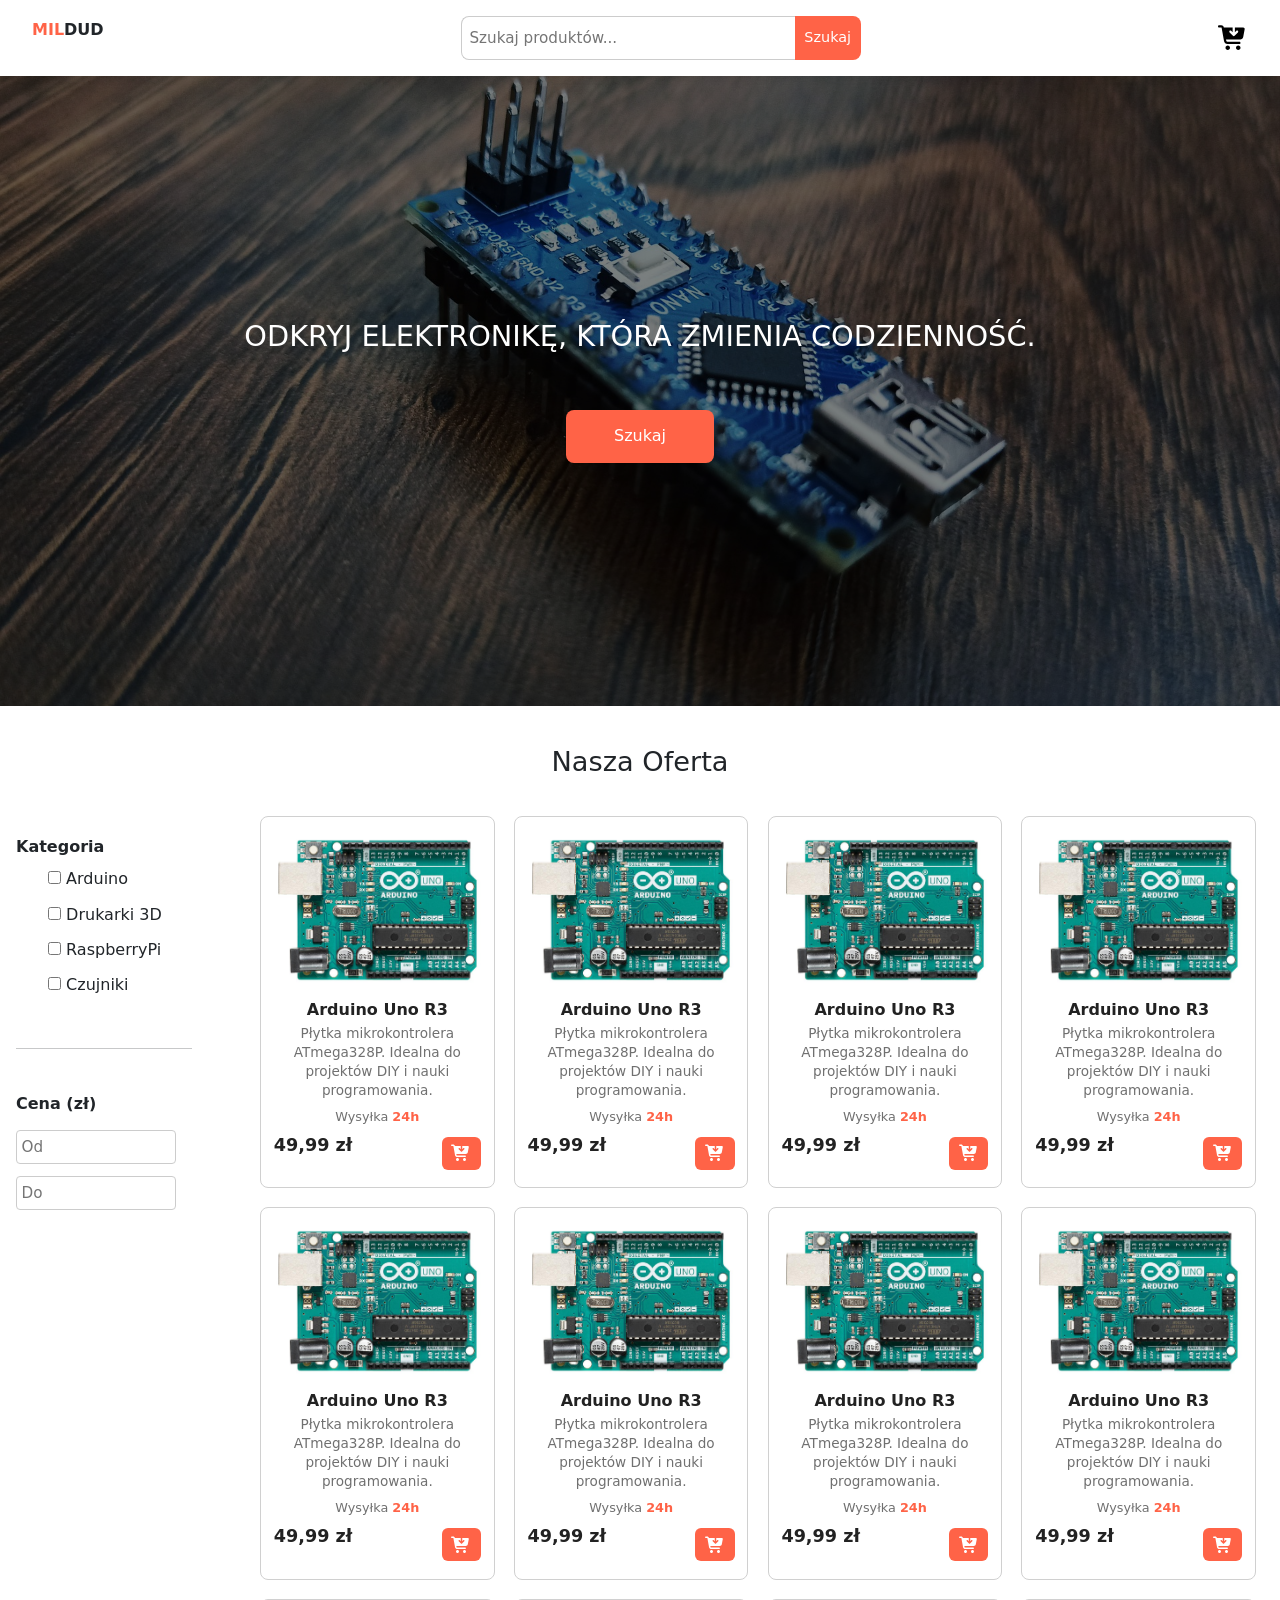
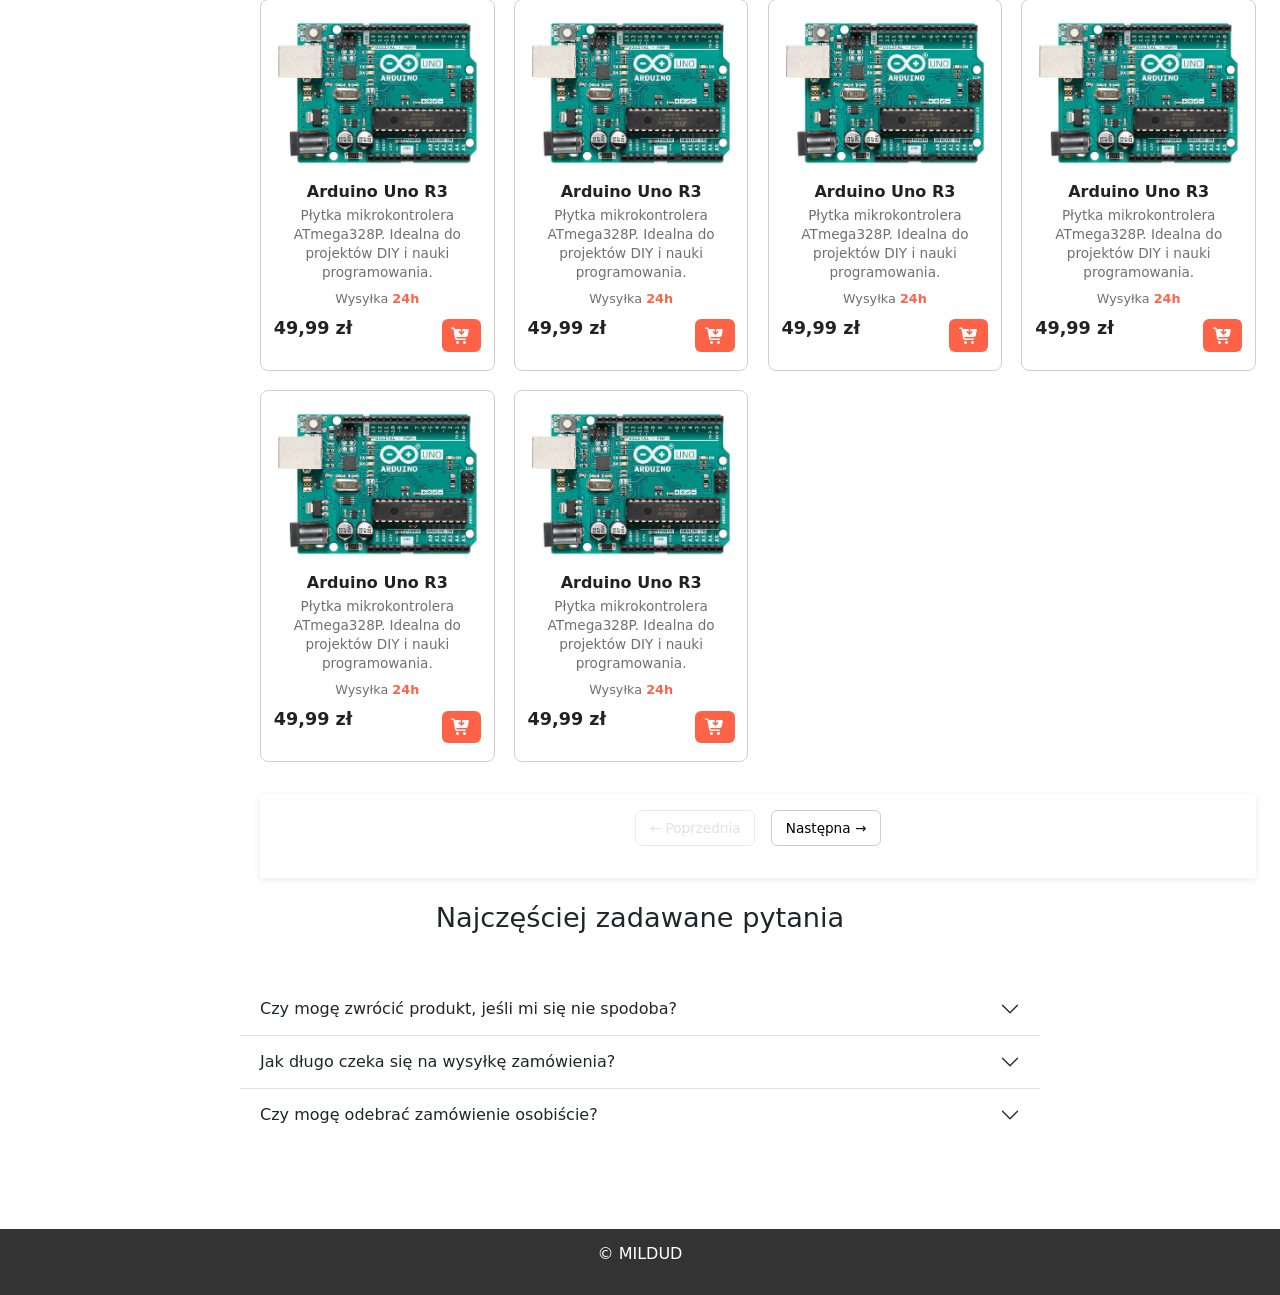
==== index.html @ b8aee54e "zadanie" ====
<!DOCTYPE html>
<html lang="pl-PL">

<head>
    <meta charset="UTF-8">
    <meta name="viewport" content="width=device-width, initial-scale=1.0">
    <title>MilDud</title>
    <link rel="stylesheet" href="./style.css">
    <link href="https://cdn.jsdelivr.net/npm/bootstrap@5.3.8/dist/css/bootstrap.min.css" rel="stylesheet"
        integrity="sha384-sRIl4kxILFvY47J16cr9ZwB07vP4J8+LH7qKQnuqkuIAvNWLzeN8tE5YBujZqJLB" crossorigin="anonymous">
</head>

<body>
    <nav>
        <div class="logoBox">
            <p class="logo"><span style="color: tomato;">Mil</span>Dud</p>
        </div>
        <div class="itemSearchBox">
            <input type="text" class="itemSearch" placeholder="Szukaj produktów...">
            <button class="searchBtn">Szukaj</button>
        </div>
        <div class="cartBox">
            <button class="cart" aria-label="Otwórz koszyk">
                <a href="./cart.html"><img src="./black-cart.svg" alt="cart" width="30"></a>
            </button>
        </div>
    </nav>

    <header>
        <h1 class="headerText">Odkryj elektronikę, która zmienia codzienność.</h1>
        <a href="#oferts" class="ofertsBtn">Szukaj</a>
    </header>

    <main>
        <h2>Nasza Oferta</h2>
        <div class="oferts" id="oferts">

            <aside>
                <button class="filter-toggle" id="filterToggle">
                    Filtry
                </button>

                <div class="filter-body" id="filterBody">
                    <div class="chooseItemBox">
                        <p class="filterTitle">Kategoria</p>
                        <ul>
                            <li><label><input type="checkbox" class="item" name="category" value="arduino">
                                    Arduino</label></li>
                            <li><label><input type="checkbox" class="item" name="category" value="drukarki3d"> Drukarki
                                    3D</label></li>
                            <li><label><input type="checkbox" class="item" name="category" value="raspberrypi">
                                    RaspberryPi</label></li>
                            <li><label><input type="checkbox" class="item" name="category" value="czujniki">
                                    Czujniki</label></li>
                        </ul>
                    </div>
                    <hr>
                    <div class="priceBox">
                        <p class="filterTitle">Cena (zł)</p>
                        <input type="number" id="priceFrom" class="priceFilter" placeholder="Od" min="0">
                        <input type="number" id="priceTo" class="priceFilter" placeholder="Do" min="0">
                    </div>
                </div>
            </aside>

            <div class="itemsBox">
                <div class="items-grid page-items" id="page-1">

                    <article class="itemBox">
                        <div class="item-img"><img src="./arduino-card.jpg" alt="Arduino Uno R3" width="300"
                                height="160"></div>
                        <div class="item-textBox">
                            <h3 class="item-name">Arduino Uno R3</h3>
                            <p class="item-text">Płytka mikrokontrolera ATmega328P. Idealna do projektów DIY i nauki
                                programowania.</p>
                            <p class="ship">Wysyłka <span>24h</span></p>
                            <div class="item-priceRow">
                                <p class="price">49,99 zł</p>
                                <button class="addToCart" type="button"><img src="./white-cart.svg" alt="" width="20"
                                        height="20"></button>
                            </div>
                        </div>
                    </article>

                    <article class="itemBox">
                        <div class="item-img"><img src="./arduino-card.jpg" alt="Arduino Uno R3" width="300"
                                height="160"></div>
                        <div class="item-textBox">
                            <h3 class="item-name">Arduino Uno R3</h3>
                            <p class="item-text">Płytka mikrokontrolera ATmega328P. Idealna do projektów DIY i nauki
                                programowania.</p>
                            <p class="ship">Wysyłka <span>24h</span></p>
                            <div class="item-priceRow">
                                <p class="price">49,99 zł</p>
                                <button class="addToCart" type="button"><img src="./white-cart.svg" alt="" width="20"
                                        height="20"></button>
                            </div>
                        </div>
                    </article>

                    <article class="itemBox">
                        <div class="item-img"><img src="./arduino-card.jpg" alt="Arduino Uno R3" width="300"
                                height="160"></div>
                        <div class="item-textBox">
                            <h3 class="item-name">Arduino Uno R3</h3>
                            <p class="item-text">Płytka mikrokontrolera ATmega328P. Idealna do projektów DIY i nauki
                                programowania.</p>
                            <p class="ship">Wysyłka <span>24h</span></p>
                            <div class="item-priceRow">
                                <p class="price">49,99 zł</p>
                                <button class="addToCart" type="button"><img src="./white-cart.svg" alt="" width="20"
                                        height="20"></button>
                            </div>
                        </div>
                    </article>

                    <article class="itemBox">
                        <div class="item-img"><img src="./arduino-card.jpg" alt="Arduino Uno R3" width="300"
                                height="160"></div>
                        <div class="item-textBox">
                            <h3 class="item-name">Arduino Uno R3</h3>
                            <p class="item-text">Płytka mikrokontrolera ATmega328P. Idealna do projektów DIY i nauki
                                programowania.</p>
                            <p class="ship">Wysyłka <span>24h</span></p>
                            <div class="item-priceRow">
                                <p class="price">49,99 zł</p>
                                <button class="addToCart" type="button"><img src="./white-cart.svg" alt="" width="20"
                                        height="20"></button>
                            </div>
                        </div>
                    </article>

                    <article class="itemBox">
                        <div class="item-img"><img src="./arduino-card.jpg" alt="Arduino Uno R3" width="300"
                                height="160"></div>
                        <div class="item-textBox">
                            <h3 class="item-name">Arduino Uno R3</h3>
                            <p class="item-text">Płytka mikrokontrolera ATmega328P. Idealna do projektów DIY i nauki
                                programowania.</p>
                            <p class="ship">Wysyłka <span>24h</span></p>
                            <div class="item-priceRow">
                                <p class="price">49,99 zł</p>
                                <button class="addToCart" type="button"><img src="./white-cart.svg" alt="" width="20"
                                        height="20"></button>
                            </div>
                        </div>
                    </article>

                    <article class="itemBox">
                        <div class="item-img"><img src="./arduino-card.jpg" alt="Arduino Uno R3" width="300"
                                height="160"></div>
                        <div class="item-textBox">
                            <h3 class="item-name">Arduino Uno R3</h3>
                            <p class="item-text">Płytka mikrokontrolera ATmega328P. Idealna do projektów DIY i nauki
                                programowania.</p>
                            <p class="ship">Wysyłka <span>24h</span></p>
                            <div class="item-priceRow">
                                <p class="price">49,99 zł</p>
                                <button class="addToCart" type="button"><img src="./white-cart.svg" alt="" width="20"
                                        height="20"></button>
                            </div>
                        </div>
                    </article>

                    <article class="itemBox">
                        <div class="item-img"><img src="./arduino-card.jpg" alt="Arduino Uno R3" width="300"
                                height="160"></div>
                        <div class="item-textBox">
                            <h3 class="item-name">Arduino Uno R3</h3>
                            <p class="item-text">Płytka mikrokontrolera ATmega328P. Idealna do projektów DIY i nauki
                                programowania.</p>
                            <p class="ship">Wysyłka <span>24h</span></p>
                            <div class="item-priceRow">
                                <p class="price">49,99 zł</p>
                                <button class="addToCart" type="button"><img src="./white-cart.svg" alt="" width="20"
                                        height="20"></button>
                            </div>
                        </div>
                    </article>

                    <article class="itemBox">
                        <div class="item-img"><img src="./arduino-card.jpg" alt="Arduino Uno R3" width="300"
                                height="160"></div>
                        <div class="item-textBox">
                            <h3 class="item-name">Arduino Uno R3</h3>
                            <p class="item-text">Płytka mikrokontrolera ATmega328P. Idealna do projektów DIY i nauki
                                programowania.</p>
                            <p class="ship">Wysyłka <span>24h</span></p>
                            <div class="item-priceRow">
                                <p class="price">49,99 zł</p>
                                <button class="addToCart" type="button"><img src="./white-cart.svg" alt="" width="20"
                                        height="20"></button>
                            </div>
                        </div>
                    </article>

                    <article class="itemBox">
                        <div class="item-img"><img src="./arduino-card.jpg" alt="Arduino Uno R3" width="300"
                                height="160"></div>
                        <div class="item-textBox">
                            <h3 class="item-name">Arduino Uno R3</h3>
                            <p class="item-text">Płytka mikrokontrolera ATmega328P. Idealna do projektów DIY i nauki
                                programowania.</p>
                            <p class="ship">Wysyłka <span>24h</span></p>
                            <div class="item-priceRow">
                                <p class="price">49,99 zł</p>
                                <button class="addToCart" type="button"><img src="./white-cart.svg" alt="" width="20"
                                        height="20"></button>
                            </div>
                        </div>
                    </article>

                    <article class="itemBox" aria-label="Arduino Uno R3">
                        <div class="item-img"><img src="./arduino-card.jpg" alt="Arduino Uno R3" width="300"
                                height="160"></div>
                        <div class="item-textBox">
                            <h3 class="item-name">Arduino Uno R3</h3>
                            <p class="item-text">Płytka mikrokontrolera ATmega328P. Idealna do projektów DIY i nauki
                                programowania.</p>
                            <p class="ship">Wysyłka <span>24h</span></p>
                            <div class="item-priceRow">
                                <p class="price">49,99 zł</p>
                                <button class="addToCart" type="button"><img src="./white-cart.svg" alt="" width="20"
                                        height="20"></button>
                            </div>
                        </div>
                    </article>

                    <article class="itemBox" aria-label="Arduino Uno R3">
                        <div class="item-img"><img src="./arduino-card.jpg" alt="Arduino Uno R3" width="300"
                                height="160"></div>
                        <div class="item-textBox">
                            <h3 class="item-name">Arduino Uno R3</h3>
                            <p class="item-text">Płytka mikrokontrolera ATmega328P. Idealna do projektów DIY i nauki
                                programowania.</p>
                            <p class="ship">Wysyłka <span>24h</span></p>
                            <div class="item-priceRow">
                                <p class="price">49,99 zł</p>
                                <button class="addToCart" type="button"><img src="./white-cart.svg" alt="" width="20"
                                        height="20"></button>
                            </div>
                        </div>
                    </article>

                    <article class="itemBox" aria-label="Arduino Uno R3">
                        <div class="item-img"><img src="./arduino-card.jpg" alt="Arduino Uno R3" width="300"
                                height="160"></div>
                        <div class="item-textBox">
                            <h3 class="item-name">Arduino Uno R3</h3>
                            <p class="item-text">Płytka mikrokontrolera ATmega328P. Idealna do projektów DIY i nauki
                                programowania.</p>
                            <p class="ship">Wysyłka <span>24h</span></p>
                            <div class="item-priceRow">
                                <p class="price">49,99 zł</p>
                                <button class="addToCart" type="button"><img src="./white-cart.svg" alt="" width="20"
                                        height="20"></button>
                            </div>
                        </div>
                    </article>

                    <article class="itemBox" aria-label="Arduino Uno R3">
                        <div class="item-img"><img src="./arduino-card.jpg" alt="Arduino Uno R3" width="300"
                                height="160"></div>
                        <div class="item-textBox">
                            <h3 class="item-name">Arduino Uno R3</h3>
                            <p class="item-text">Płytka mikrokontrolera ATmega328P. Idealna do projektów DIY i nauki
                                programowania.</p>
                            <p class="ship">Wysyłka <span>24h</span></p>
                            <div class="item-priceRow">
                                <p class="price">49,99 zł</p>
                                <button class="addToCart" type="button"><img src="./white-cart.svg" alt="" width="20"
                                        height="20"></button>
                            </div>
                        </div>
                    </article>
                    <article class="itemBox" aria-label="Arduino Uno R3">
                        <div class="item-img"><img src="./arduino-card.jpg" alt="Arduino Uno R3" width="300"
                                height="160"></div>
                        <div class="item-textBox">
                            <h3 class="item-name">Arduino Uno R3</h3>
                            <p class="item-text">Płytka mikrokontrolera ATmega328P. Idealna do projektów DIY i nauki
                                programowania.</p>
                            <p class="ship">Wysyłka <span>24h</span></p>
                            <div class="item-priceRow">
                                <p class="price">49,99 zł</p>
                                <button class="addToCart" type="button"><img src="./white-cart.svg" alt="" width="20"
                                        height="20"></button>
                            </div>
                        </div>
                    </article>
                </div>

                <nav class="pagination">
                    <button class="page-btn" id="prevBtn" type="button" disabled>&#8592; Poprzednia</button>
                    <div class="page-numbers" id="pageNumbers" role="list"></div>
                    <button class="page-btn" id="nextBtn" type="button">Następna &#8594;</button>
                </nav>
            </div>
        </div>

        <h2>Najczęściej zadawane pytania</h2>
        <section class="faq">
            <div class="accordion accordion-flush" id="accordionFlushExample">
                <div class="accordion-item">
                    <h2 class="accordion-header">
                        <button class="accordion-button collapsed" type="button" data-bs-toggle="collapse"
                            data-bs-target="#flush-collapseOne" aria-expanded="false" aria-controls="flush-collapseOne">
                            Czy mogę zwrócić produkt, jeśli mi się nie spodoba?
                        </button>
                    </h2>
                    <div id="flush-collapseOne" class="accordion-collapse collapse"
                        data-bs-parent="#accordionFlushExample">
                        <div class="accordion-body">Tak – masz 14 dni od otrzymania paczki na odstąpienie od umowy bez
                            podania przyczyny (prawo konsumenckie). Produkt musi być nieużywany, kompletny i w
                            oryginalnym opakowaniu. Zwrot pieniędzy robimy w ciągu 3–7 dni roboczych od momentu, gdy
                            paczka wróci do nas i zostanie sprawdzona.</div>
                    </div>
                </div>

                <div class="accordion-item">
                    <h2 class="accordion-header">
                        <button class="accordion-button collapsed" type="button" data-bs-toggle="collapse"
                            data-bs-target="#flush-collapseTwo" aria-expanded="false" aria-controls="flush-collapseTwo">
                            Jak długo czeka się na wysyłkę zamówienia?
                        </button>
                    </h2>
                    <div id="flush-collapseTwo" class="accordion-collapse collapse"
                        data-bs-parent="#accordionFlushExample">
                        <div class="accordion-body">Zamówienia złożone w dni robocze do godziny 14:00 (z opcją „Ekspres
                            24h" do 20:00) są zazwyczaj wysyłane jeszcze tego samego dnia.</div>
                    </div>
                </div>

                <div class="accordion-item">
                    <h2 class="accordion-header">
                        <button class="accordion-button collapsed" type="button" data-bs-toggle="collapse"
                            data-bs-target="#flush-collapseThree" aria-expanded="false"
                            aria-controls="flush-collapseThree">
                            Czy mogę odebrać zamówienie osobiście?
                        </button>
                    </h2>
                    <div id="flush-collapseThree" class="accordion-collapse collapse"
                        data-bs-parent="#accordionFlushExample">
                        <div class="accordion-body">Tak – w wybranych miastach oferujemy odbiór w naszych punktach
                            partnerskich lub w salonie stacjonarnym. Po skompletowaniu paczki otrzymasz SMS z kodem do
                            odbioru (zwykle w ciągu 24–48 h od złożenia zamówienia).</div>
                    </div>
                </div>
            </div>
        </section>
    </main>

    <footer>
        <p>&copy; MILDUD</p>
    </footer>

    <script src="https://cdn.jsdelivr.net/npm/bootstrap@5.3.8/dist/js/bootstrap.bundle.min.js"
        integrity="sha384-FKyoEForCGlyvwx9Hj09JcYn3nv7wiPVlz7YYwJrWVcXK/BmnVDxM+D2scQbITxI"
        crossorigin="anonymous"></script>

    <script src="./script.js"></script>
</body>

</html>
---- style.css ----
* {
	box-sizing: border-box;
	padding: 0;
	margin: 0;
}

html {
	font-family: sans-serif;
	font-size: 16px;
	height: 100%;
}

body {
	min-height: 100%;
	display: flex;
	flex-direction: column;
}

nav {
	display: flex;
	justify-content: space-between;
	align-items: center;
	padding: 1em 2em;
	width: 100%;
	position: sticky;
	top: 0;
	background: white;
	z-index: 100;
	box-shadow: 0 2px 8px rgba(0,0,0,0.08);
	flex-wrap: wrap;
	gap: 0.8em;
}

.logoBox {
	font-weight: bold;
	text-transform: uppercase;
}

.logoBox a {
	text-decoration: none;
	color: inherit;
}

.itemSearchBox {
	display: flex;
	flex-direction: row;
	height: 44px;
	flex: 1;
	max-width: 400px;
	min-width: 180px;
}

.itemSearch {
	padding: 0.5em;
	width: 100%;
	border-top-left-radius: 8px;
	border-bottom-left-radius: 8px;
	border: 1px solid #ccc;
	border-right: none;
	font-size: 0.95rem;
}

.searchBtn {
	width: 80px;
	height: 44px;
	background-color: tomato;
	border: none;
	cursor: pointer;
	border-top-right-radius: 8px;
	border-bottom-right-radius: 8px;
	color: white;
	font-size: 0.9rem;
	white-space: nowrap;
}

.cartBox {
	display: flex;
	align-items: center;
}

.cart {
	background: none;
	border: none;
	padding: 0;
	cursor: pointer;
	display: flex;
	align-items: center;
}

header {
	position: relative;
	display: flex;
	flex-direction: column;
	justify-content: center;
	align-items: center;
	text-align: center;
	width: 100%;
	min-height: 70vh;
	background-image: url('./arduino.jpg');
	background-position: center;
	background-size: cover;
	padding: 3em 1.5em;
}

.headerText {
	color: white;
	text-transform: uppercase;
	font-size: 1.8rem;
	z-index: 2;
	max-width: 800px;
}

.ofertsBtn {
	position: relative;
	background-color: tomato;
	margin: 3em auto 0;
	padding: 0.9em 3em;
	border-radius: 8px;
	border: none;
	color: white;
	cursor: pointer;
	text-decoration: none;
	z-index: 2;
	font-size: 1rem;
}

header::after {
	position: absolute;
	width: 100%;
	height: 100%;
	background-color: rgba(0, 0, 0, 0.5);
	z-index: 1;
	overflow: hidden;
	content: '';
	top: 0;
	left: 0;
}

main {
	text-align: center;
	padding: 2.5em 1em;
	flex: 1;
}

main > h2 {
	font-size: 1.7rem;
	margin-bottom: 0.5em;
}

.table-wrapper {
	overflow-x: auto;
	margin: 1em auto;
	max-width: 900px;
}

table {
	width: 100%;
	border-collapse: collapse;
}

thead th {
	background-color: #333;
	color: white;
}

td, th {
	padding: 0.6em 1.5em;
	text-align: center;
	border-bottom: 1px solid #e0e0e0;
}

.product-cell {
	display: flex;
	align-items: center;
	gap: 0.8em;
}

.numberOfProducts {
	width: 70px;
	padding: 0.2em 0.4em;
	border-radius: 6px;
	border: 1px solid #ccc;
	text-align: center;
}

.deleteBtn {
	background: none;
	border: none;
	cursor: pointer;
	padding: 0.3em;
	border-radius: 4px;
	transition: background-color 0.2s;
}

.deleteBtn:hover {
	background-color: #fde8e8;
}

.totalCostBox {
	text-align: right;
	padding: 1.5em 2em;
	max-width: 900px;
	margin: 0 auto;
}

.TotalCost {
	font-size: 1.1rem;
	margin-bottom: 0.8em;
}

.cost {
	font-weight: bold;
}

.order {
	padding: 0.7em 2em;
	border: none;
	border-radius: 8px;
	background-color: tomato;
	color: white;
	font-size: 1rem;
	cursor: pointer;
	transition: background-color 0.2s;
	text-decoration: none;
}

.order:hover {
	background-color: #e03a1e;
}

.oferts {
	display: flex;
	flex-direction: row;
	padding: 1em 0;
	align-items: flex-start;
	gap: 1em;
}

aside {
	width: 220px;
	min-width: 200px;
	text-align: left;
}

aside ul {
	list-style: none;
}

aside li {
	margin-bottom: 0.7em;
}

.chooseItemBox,
.priceBox {
	padding: 1.2em 0;
}

.filterTitle {
	font-weight: bold;
	font-size: 1rem;
	margin: 0.5em 0;
}

.priceFilter {
	font-size: 0.95rem;
	padding: 0.3em;
	margin: 0.4em 0;
	width: 100%;
	max-width: 160px;
	border: 1px solid #ccc;
	border-radius: 4px;
}

hr {
	width: 80%;
	margin: 0;
}

.filter-toggle {
	display: none;
	width: 100%;
	padding: 0.7em 1em;
	background: tomato;
	color: white;
	border: none;
	border-radius: 8px;
	font-size: 1rem;
	cursor: pointer;
	margin-bottom: 0.5em;
	text-align: left;
}

.filter-body {
}

.itemsBox {
	flex: 1;
	min-width: 0;
	padding: 0.5em;
}

.items-grid {
	display: grid;
	grid-template-columns: repeat(auto-fill, minmax(200px, 1fr));
	gap: 1.2em;
	margin-bottom: 2em;
}

.itemBox {
	border: 1px solid #d0d0d0;
	border-radius: 8px;
	color: #707070;
	padding: 0.8em;
	display: flex;
	flex-direction: column;
	transition: box-shadow 0.2s;
}

.itemBox:hover {
	box-shadow: 0 4px 16px rgba(0, 0, 0, 0.12);
}


.item-img img {
	width: 100%;
	height: 160px;
	object-fit: cover;
	border-radius: 6px;
	display: block;
}

.item-textBox {
	padding: 0.6em 0 0;
	display: flex;
	flex-direction: column;
	flex: 1;
}

.item-name {
	font-size: 1rem;
	font-weight: bold;
	color: #222;
	margin-bottom: 0.3em;
}

.item-text {
	font-size: 0.85rem;
	line-height: 1.4;
	flex: 1;
	margin-bottom: 0.5em;
}

.ship {
	font-size: 0.8rem;
	margin-bottom: 0.5em;
}

.ship span {
	font-weight: bold;
	color: tomato;
}

.item-priceRow {
	display: flex;
	align-items: center;
	justify-content: space-between;
}

.price {
	font-size: 1.1rem;
	font-weight: bold;
	color: #222;
}

.addToCart {
	background-color: tomato;
	border: none;
	border-radius: 6px;
	padding: 0.4em 0.6em;
	cursor: pointer;
	display: flex;
	align-items: center;
	transition: background-color 0.2s;
}

.addToCart:hover {
	background-color: #e03a1e;
}

.management-header {
	display: flex;
	justify-content: center;
	align-items: center;
	max-width: 100%;
	padding: 0 2em;
}

.management-grid {
	display: grid;
	grid-template-columns: repeat(auto-fill, minmax(280px, 1fr));
	gap: 1.2em;
	max-width: 1000px;
	margin: 1.5em auto;
	padding: 0 1em;
}

.itemBox-management {
	max-width: 100%;
}

.management-actions {
	display: flex;
	gap: 0.5em;
	margin-top: 0.8em;
}

.btn-edit,
.btn-delete {
	flex: 1;
	padding: 0.45em 0.5em;
	border: none;
	border-radius: 6px;
	font-size: 0.85rem;
	cursor: pointer;
	transition: background-color 0.2s;
}

.btn-edit {
	background-color: #f0f0f0;
	color: #333;
}

.btn-edit:hover {
	background-color: #ddd;
}

.btn-delete {
	background-color: #fde8e8;
	color: #c0392b;
}

.btn-delete:hover {
	background-color: #f5c6c6;
}

.management-card {
	display: flex;
	flex-direction: column;
	border: 1px solid #d0d0d0;
	border-radius: 10px;
	overflow: hidden;
	transition: box-shadow 0.2s;
	background: white;
}

.management-card:hover {
	box-shadow: 0 4px 16px rgba(0, 0, 0, 0.1);
}

.management-card > img {
	width: 100%;
	height: 160px;
	object-fit: cover;
	display: block;
}

.management-info {
	padding: 0.8em 1em;
	flex: 1;
	text-align: left;
}

.management-info h3 {
	font-size: 1rem;
	font-weight: bold;
	color: #222;
	margin-bottom: 0.3em;
}

.management-desc {
	font-size: 0.85rem;
	color: #707070;
	line-height: 1.4;
	margin-bottom: 0.5em;
}

.management-price {
	font-size: 1.05rem;
	font-weight: bold;
	color: #222;
}

.management-actions {
	display: flex;
	gap: 0.6em;
	padding: 0.8em 1em;
	border-top: 1px solid #f0f0f0;
}

.btn-edit {
	flex: 1;
	padding: 0.5em;
	border: 1px solid #333;
	border-radius: 6px;
	background: white;
	color: #333;
	font-size: 0.9rem;
	cursor: pointer;
	transition: background-color 0.2s, color 0.2s;
}

.btn-edit:hover {
	background: #333;
	color: white;
}

.btn-delete {
	flex: 1;
	padding: 0.5em;
	border: none;
	border-radius: 6px;
	background-color: tomato;
	color: white;
	font-size: 0.9rem;
	cursor: pointer;
	transition: background-color 0.2s;
}

.btn-delete:hover {
	background-color: #e03a1e;
}

.btn-add {
	padding: 0.6em 1.4em;
	background-color: tomato;
	color: white;
	border: none;
	border-radius: 8px;
	font-size: 0.95rem;
	cursor: pointer;
	transition: background-color 0.2s;
}

.btn-add:hover {
	background-color: #e03a1e;
}

.menuList {
	list-style: none;
	display: flex;
	gap: 0.5em;
}

.menuList li a {
	display: block;
	padding: 0.5em 1.2em;
	border-radius: 6px;
	text-decoration: none;
	color: #333;
	font-size: 0.95rem;
	transition: background-color 0.2s, color 0.2s;
}

.menuList li a:hover {
	background-color: tomato;
	color: white;
}

.pagination {
	display: flex;
	align-items: center;
	justify-content: center;
	gap: 0.5em;
	padding: 1em 0 2em;
	flex-wrap: wrap;
}

.page-btn {
	padding: 0.5em 1em;
	border: 1px solid #ccc;
	border-radius: 6px;
	background: white;
	cursor: pointer;
	font-size: 0.85rem;
	transition: all 0.2s;
	white-space: nowrap;
}

.page-btn:hover:not(:disabled) {
	background-color: tomato;
	color: white;
	border-color: tomato;
}

.page-btn:disabled {
	opacity: 0.4;
	cursor: not-allowed;
}

.page-numbers {
	display: flex;
	gap: 0.4em;
	flex-wrap: wrap;
	justify-content: center;
}

.page-num {
	width: 36px;
	height: 36px;
	border: 1px solid #ccc;
	border-radius: 6px;
	background: white;
	cursor: pointer;
	font-size: 0.9rem;
	transition: all 0.2s;
}

.page-num:hover {
	border-color: tomato;
	color: tomato;
}

.page-num.active {
	background-color: tomato;
	color: white;
	border-color: tomato;
	font-weight: bold;
}

.faq {
	max-width: 800px;
	width: 100%;
	margin: 3em auto;
	text-align: left;
}

footer {
	display: flex;
	justify-content: center;
	align-items: center;
	background-color: #333;
	color: white;
}

footer p {
	line-height: 50px;
	font-size: 1rem;
}

@media (max-width: 900px) {
	nav {
		padding: 1em 1.5em;
	}

	.oferts {
		flex-direction: column;
	}

	aside {
		width: 100%;
	}

	.filter-toggle {
		display: block;
	}

	.filter-body {
		display: none;
	}

	.filter-body.open {
		display: block;
	}

	hr {
		width: 100%;
	}

	.itemsBox {
		width: 100%;
		padding: 0;
	}

	.items-grid {
		grid-template-columns: repeat(auto-fill, minmax(180px, 1fr));
	}

	.faq {
		max-width: 100%;
		margin: 2em 0;
	}
}


@media (max-width: 600px) {
	nav {
		padding: 0.8em 1em;
		gap: 0.6em;
	}

	.logo {
		font-weight: bold;
		font-size: 1.3rem;
		text-transform: uppercase;
		margin: 0;
	}

	.itemSearchBox {
		order: 3;
		width: 100%;
		max-width: 100%;
		flex: unset;
	}

	.cartBox {
		margin-left: auto;
	}

	header {
		min-height: 55vh;
		padding: 2em 1em;
	}

	.ofertsBtn {
		margin-top: 2em;
		padding: 0.8em 2em;
	}

	main {
		padding: 1.5em 0.8em;
	}

	.oferts {
		padding: 0.5em 0;
	}

	.items-grid {
		grid-template-columns: repeat(auto-fill, minmax(150px, 1fr));
		gap: 0.8em;
	}

	.item-img img {
		height: 120px;
	}

	.page-btn {
		padding: 0.4em 0.7em;
		font-size: 0.8rem;
	}

	.pagination {
		gap: 0.3em;
	}
}


@media (max-width: 400px) {
	.items-grid {
		grid-template-columns: 1fr;
	}

	.itemBox {
		max-width: 100%;
	}
}
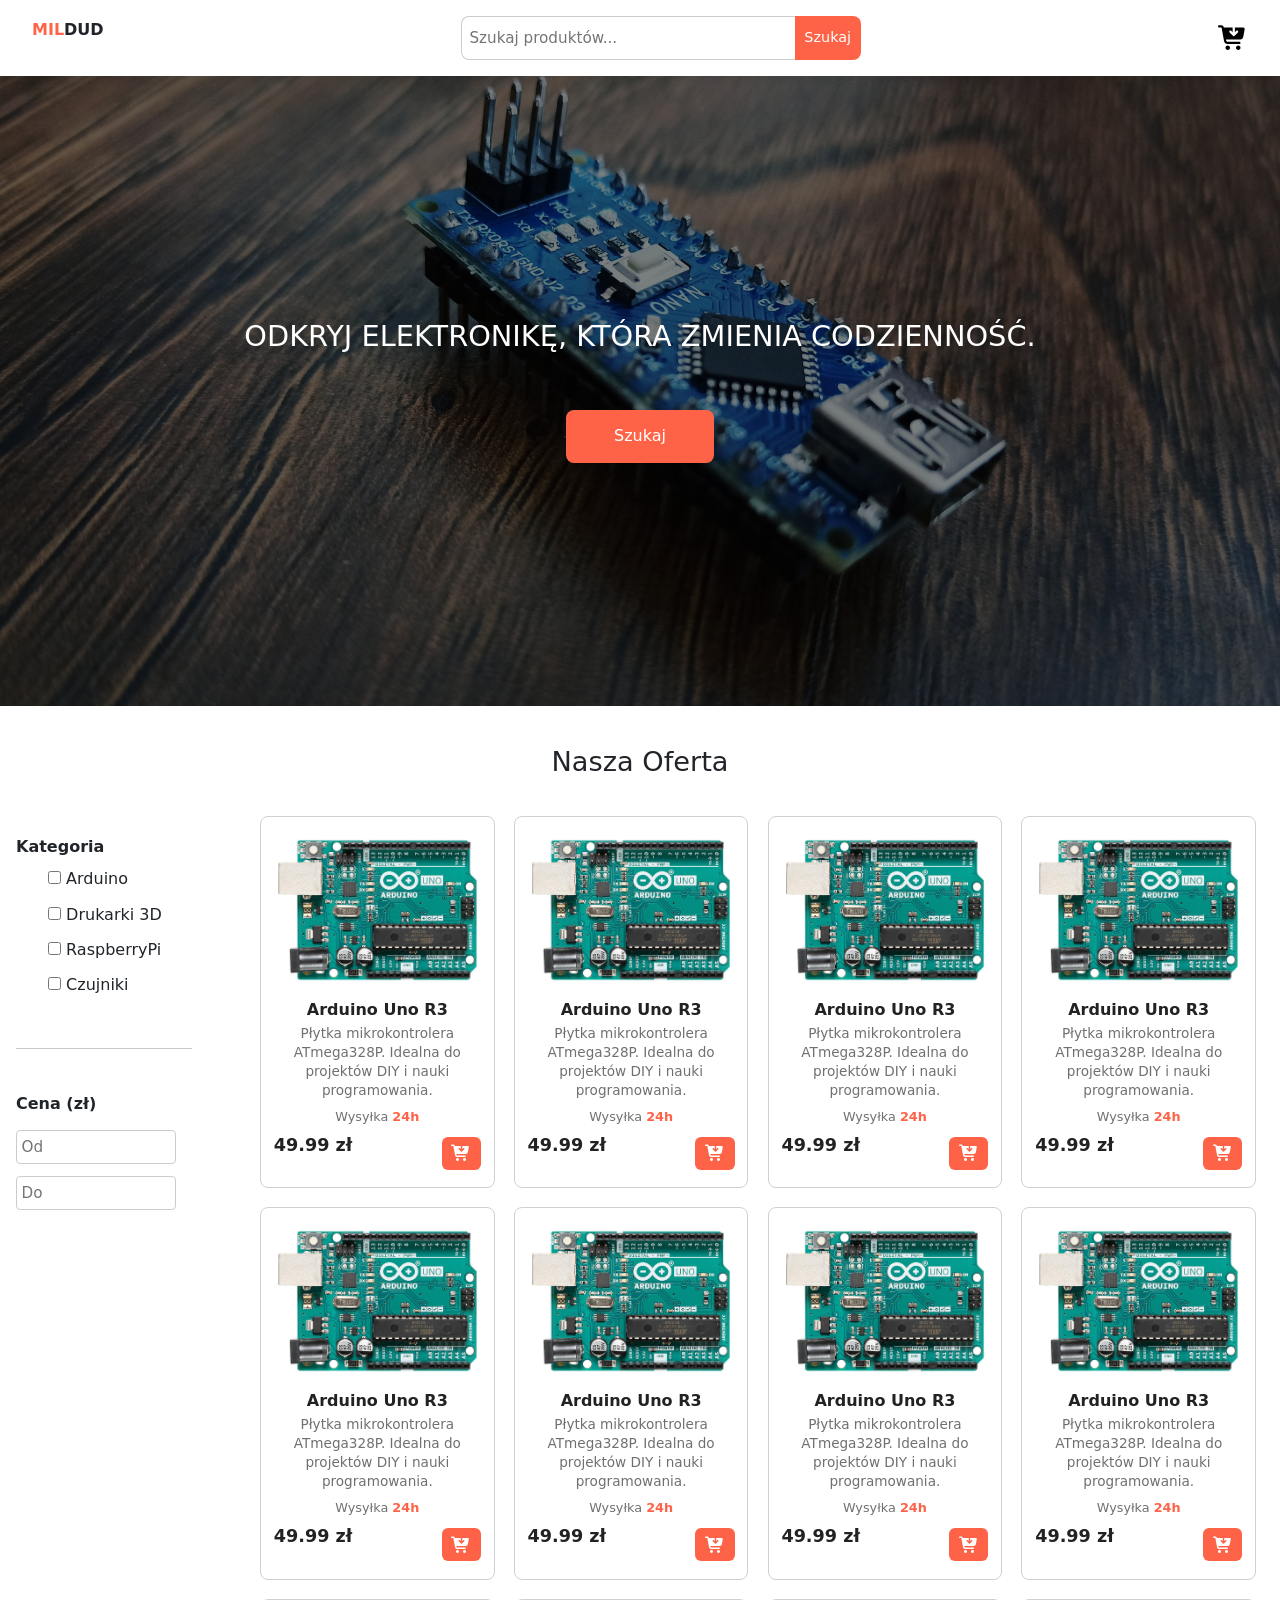
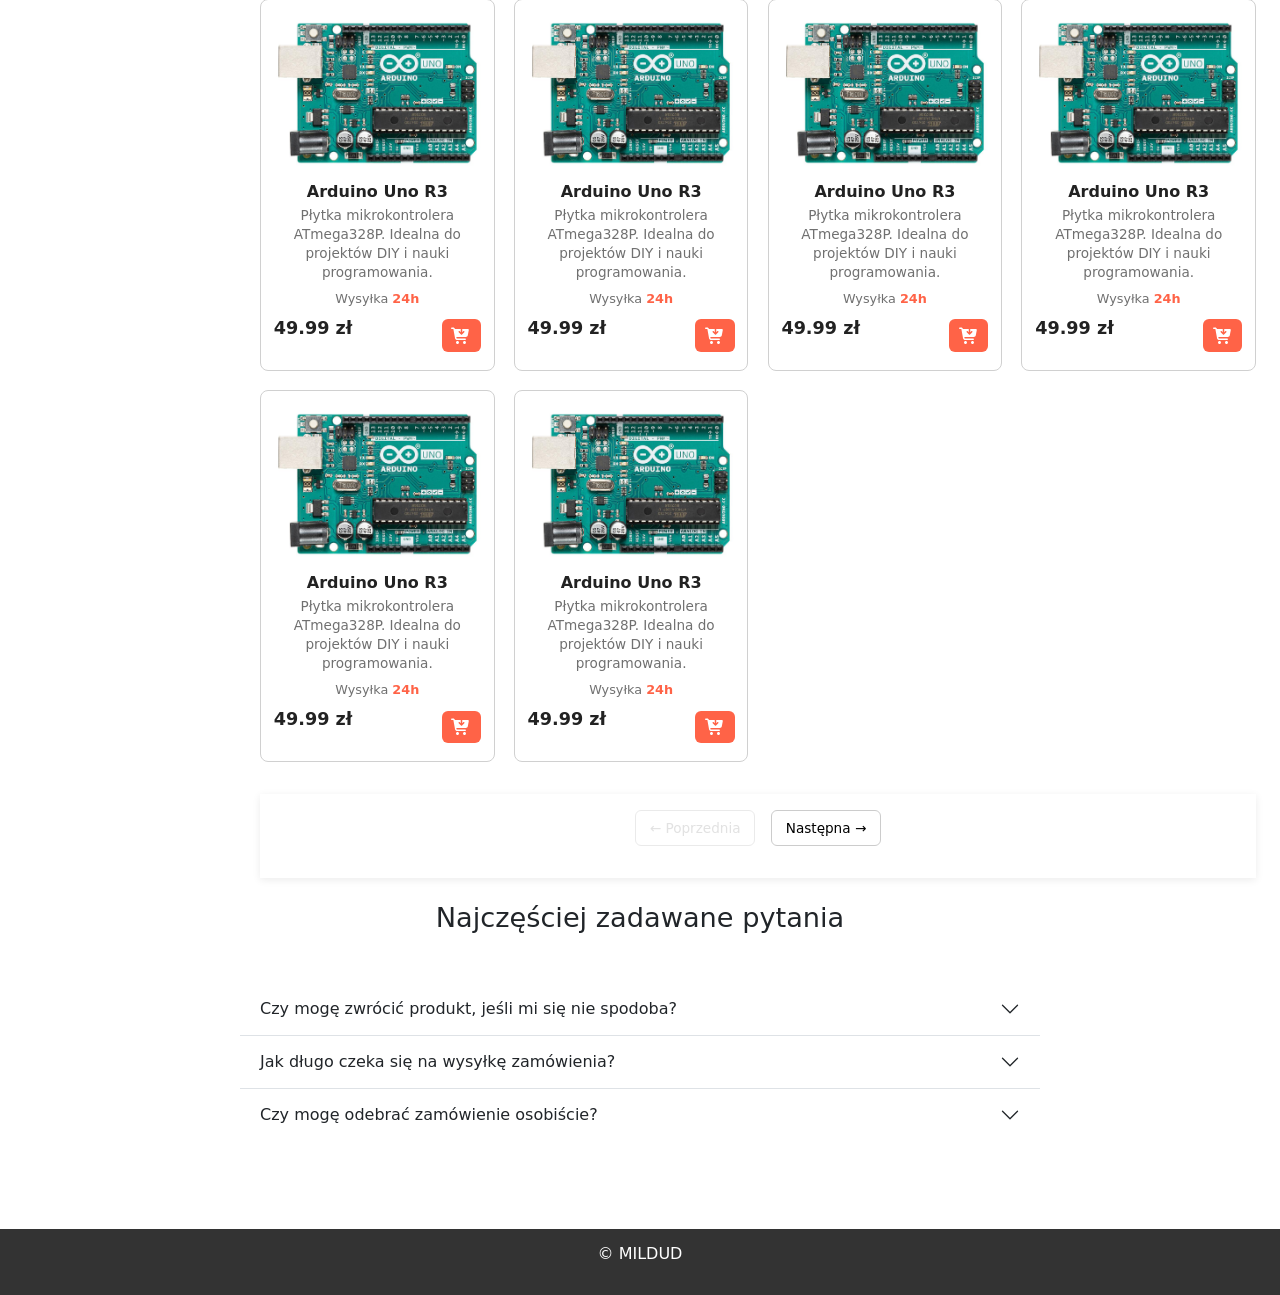
==== commit a8afc64f: "Dodanie js" ====
--- a/index.html
+++ b/index.html
@@ -75,214 +75,214 @@
                                 programowania.</p>
                             <p class="ship">Wysyłka <span>24h</span></p>
                             <div class="item-priceRow">
-                                <p class="price">49,99 zł</p>
-                                <button class="addToCart" type="button"><img src="./white-cart.svg" alt="" width="20"
-                                        height="20"></button>
-                            </div>
-                        </div>
-                    </article>
-
-                    <article class="itemBox">
-                        <div class="item-img"><img src="./arduino-card.jpg" alt="Arduino Uno R3" width="300"
-                                height="160"></div>
-                        <div class="item-textBox">
-                            <h3 class="item-name">Arduino Uno R3</h3>
-                            <p class="item-text">Płytka mikrokontrolera ATmega328P. Idealna do projektów DIY i nauki
-                                programowania.</p>
-                            <p class="ship">Wysyłka <span>24h</span></p>
-                            <div class="item-priceRow">
-                                <p class="price">49,99 zł</p>
-                                <button class="addToCart" type="button"><img src="./white-cart.svg" alt="" width="20"
-                                        height="20"></button>
-                            </div>
-                        </div>
-                    </article>
-
-                    <article class="itemBox">
-                        <div class="item-img"><img src="./arduino-card.jpg" alt="Arduino Uno R3" width="300"
-                                height="160"></div>
-                        <div class="item-textBox">
-                            <h3 class="item-name">Arduino Uno R3</h3>
-                            <p class="item-text">Płytka mikrokontrolera ATmega328P. Idealna do projektów DIY i nauki
-                                programowania.</p>
-                            <p class="ship">Wysyłka <span>24h</span></p>
-                            <div class="item-priceRow">
-                                <p class="price">49,99 zł</p>
-                                <button class="addToCart" type="button"><img src="./white-cart.svg" alt="" width="20"
-                                        height="20"></button>
-                            </div>
-                        </div>
-                    </article>
-
-                    <article class="itemBox">
-                        <div class="item-img"><img src="./arduino-card.jpg" alt="Arduino Uno R3" width="300"
-                                height="160"></div>
-                        <div class="item-textBox">
-                            <h3 class="item-name">Arduino Uno R3</h3>
-                            <p class="item-text">Płytka mikrokontrolera ATmega328P. Idealna do projektów DIY i nauki
-                                programowania.</p>
-                            <p class="ship">Wysyłka <span>24h</span></p>
-                            <div class="item-priceRow">
-                                <p class="price">49,99 zł</p>
-                                <button class="addToCart" type="button"><img src="./white-cart.svg" alt="" width="20"
-                                        height="20"></button>
-                            </div>
-                        </div>
-                    </article>
-
-                    <article class="itemBox">
-                        <div class="item-img"><img src="./arduino-card.jpg" alt="Arduino Uno R3" width="300"
-                                height="160"></div>
-                        <div class="item-textBox">
-                            <h3 class="item-name">Arduino Uno R3</h3>
-                            <p class="item-text">Płytka mikrokontrolera ATmega328P. Idealna do projektów DIY i nauki
-                                programowania.</p>
-                            <p class="ship">Wysyłka <span>24h</span></p>
-                            <div class="item-priceRow">
-                                <p class="price">49,99 zł</p>
-                                <button class="addToCart" type="button"><img src="./white-cart.svg" alt="" width="20"
-                                        height="20"></button>
-                            </div>
-                        </div>
-                    </article>
-
-                    <article class="itemBox">
-                        <div class="item-img"><img src="./arduino-card.jpg" alt="Arduino Uno R3" width="300"
-                                height="160"></div>
-                        <div class="item-textBox">
-                            <h3 class="item-name">Arduino Uno R3</h3>
-                            <p class="item-text">Płytka mikrokontrolera ATmega328P. Idealna do projektów DIY i nauki
-                                programowania.</p>
-                            <p class="ship">Wysyłka <span>24h</span></p>
-                            <div class="item-priceRow">
-                                <p class="price">49,99 zł</p>
-                                <button class="addToCart" type="button"><img src="./white-cart.svg" alt="" width="20"
-                                        height="20"></button>
-                            </div>
-                        </div>
-                    </article>
-
-                    <article class="itemBox">
-                        <div class="item-img"><img src="./arduino-card.jpg" alt="Arduino Uno R3" width="300"
-                                height="160"></div>
-                        <div class="item-textBox">
-                            <h3 class="item-name">Arduino Uno R3</h3>
-                            <p class="item-text">Płytka mikrokontrolera ATmega328P. Idealna do projektów DIY i nauki
-                                programowania.</p>
-                            <p class="ship">Wysyłka <span>24h</span></p>
-                            <div class="item-priceRow">
-                                <p class="price">49,99 zł</p>
-                                <button class="addToCart" type="button"><img src="./white-cart.svg" alt="" width="20"
-                                        height="20"></button>
-                            </div>
-                        </div>
-                    </article>
-
-                    <article class="itemBox">
-                        <div class="item-img"><img src="./arduino-card.jpg" alt="Arduino Uno R3" width="300"
-                                height="160"></div>
-                        <div class="item-textBox">
-                            <h3 class="item-name">Arduino Uno R3</h3>
-                            <p class="item-text">Płytka mikrokontrolera ATmega328P. Idealna do projektów DIY i nauki
-                                programowania.</p>
-                            <p class="ship">Wysyłka <span>24h</span></p>
-                            <div class="item-priceRow">
-                                <p class="price">49,99 zł</p>
-                                <button class="addToCart" type="button"><img src="./white-cart.svg" alt="" width="20"
-                                        height="20"></button>
-                            </div>
-                        </div>
-                    </article>
-
-                    <article class="itemBox">
-                        <div class="item-img"><img src="./arduino-card.jpg" alt="Arduino Uno R3" width="300"
-                                height="160"></div>
-                        <div class="item-textBox">
-                            <h3 class="item-name">Arduino Uno R3</h3>
-                            <p class="item-text">Płytka mikrokontrolera ATmega328P. Idealna do projektów DIY i nauki
-                                programowania.</p>
-                            <p class="ship">Wysyłka <span>24h</span></p>
-                            <div class="item-priceRow">
-                                <p class="price">49,99 zł</p>
-                                <button class="addToCart" type="button"><img src="./white-cart.svg" alt="" width="20"
-                                        height="20"></button>
-                            </div>
-                        </div>
-                    </article>
-
-                    <article class="itemBox" aria-label="Arduino Uno R3">
-                        <div class="item-img"><img src="./arduino-card.jpg" alt="Arduino Uno R3" width="300"
-                                height="160"></div>
-                        <div class="item-textBox">
-                            <h3 class="item-name">Arduino Uno R3</h3>
-                            <p class="item-text">Płytka mikrokontrolera ATmega328P. Idealna do projektów DIY i nauki
-                                programowania.</p>
-                            <p class="ship">Wysyłka <span>24h</span></p>
-                            <div class="item-priceRow">
-                                <p class="price">49,99 zł</p>
-                                <button class="addToCart" type="button"><img src="./white-cart.svg" alt="" width="20"
-                                        height="20"></button>
-                            </div>
-                        </div>
-                    </article>
-
-                    <article class="itemBox" aria-label="Arduino Uno R3">
-                        <div class="item-img"><img src="./arduino-card.jpg" alt="Arduino Uno R3" width="300"
-                                height="160"></div>
-                        <div class="item-textBox">
-                            <h3 class="item-name">Arduino Uno R3</h3>
-                            <p class="item-text">Płytka mikrokontrolera ATmega328P. Idealna do projektów DIY i nauki
-                                programowania.</p>
-                            <p class="ship">Wysyłka <span>24h</span></p>
-                            <div class="item-priceRow">
-                                <p class="price">49,99 zł</p>
-                                <button class="addToCart" type="button"><img src="./white-cart.svg" alt="" width="20"
-                                        height="20"></button>
-                            </div>
-                        </div>
-                    </article>
-
-                    <article class="itemBox" aria-label="Arduino Uno R3">
-                        <div class="item-img"><img src="./arduino-card.jpg" alt="Arduino Uno R3" width="300"
-                                height="160"></div>
-                        <div class="item-textBox">
-                            <h3 class="item-name">Arduino Uno R3</h3>
-                            <p class="item-text">Płytka mikrokontrolera ATmega328P. Idealna do projektów DIY i nauki
-                                programowania.</p>
-                            <p class="ship">Wysyłka <span>24h</span></p>
-                            <div class="item-priceRow">
-                                <p class="price">49,99 zł</p>
-                                <button class="addToCart" type="button"><img src="./white-cart.svg" alt="" width="20"
-                                        height="20"></button>
-                            </div>
-                        </div>
-                    </article>
-
-                    <article class="itemBox" aria-label="Arduino Uno R3">
-                        <div class="item-img"><img src="./arduino-card.jpg" alt="Arduino Uno R3" width="300"
-                                height="160"></div>
-                        <div class="item-textBox">
-                            <h3 class="item-name">Arduino Uno R3</h3>
-                            <p class="item-text">Płytka mikrokontrolera ATmega328P. Idealna do projektów DIY i nauki
-                                programowania.</p>
-                            <p class="ship">Wysyłka <span>24h</span></p>
-                            <div class="item-priceRow">
-                                <p class="price">49,99 zł</p>
-                                <button class="addToCart" type="button"><img src="./white-cart.svg" alt="" width="20"
-                                        height="20"></button>
-                            </div>
-                        </div>
-                    </article>
-                    <article class="itemBox" aria-label="Arduino Uno R3">
-                        <div class="item-img"><img src="./arduino-card.jpg" alt="Arduino Uno R3" width="300"
-                                height="160"></div>
-                        <div class="item-textBox">
-                            <h3 class="item-name">Arduino Uno R3</h3>
-                            <p class="item-text">Płytka mikrokontrolera ATmega328P. Idealna do projektów DIY i nauki
-                                programowania.</p>
-                            <p class="ship">Wysyłka <span>24h</span></p>
-                            <div class="item-priceRow">
-                                <p class="price">49,99 zł</p>
+                                <p class="price">49.99 zł</p>
+                                <button class="addToCart" type="button"><img src="./white-cart.svg" alt="" width="20"
+                                        height="20"></button>
+                            </div>
+                        </div>
+                    </article>
+
+                    <article class="itemBox">
+                        <div class="item-img"><img src="./arduino-card.jpg" alt="Arduino Uno R3" width="300"
+                                height="160"></div>
+                        <div class="item-textBox">
+                            <h3 class="item-name">Arduino Uno R3</h3>
+                            <p class="item-text">Płytka mikrokontrolera ATmega328P. Idealna do projektów DIY i nauki
+                                programowania.</p>
+                            <p class="ship">Wysyłka <span>24h</span></p>
+                            <div class="item-priceRow">
+                                <p class="price">49.99 zł</p>
+                                <button class="addToCart" type="button"><img src="./white-cart.svg" alt="" width="20"
+                                        height="20"></button>
+                            </div>
+                        </div>
+                    </article>
+
+                    <article class="itemBox">
+                        <div class="item-img"><img src="./arduino-card.jpg" alt="Arduino Uno R3" width="300"
+                                height="160"></div>
+                        <div class="item-textBox">
+                            <h3 class="item-name">Arduino Uno R3</h3>
+                            <p class="item-text">Płytka mikrokontrolera ATmega328P. Idealna do projektów DIY i nauki
+                                programowania.</p>
+                            <p class="ship">Wysyłka <span>24h</span></p>
+                            <div class="item-priceRow">
+                                <p class="price">49.99 zł</p>
+                                <button class="addToCart" type="button"><img src="./white-cart.svg" alt="" width="20"
+                                        height="20"></button>
+                            </div>
+                        </div>
+                    </article>
+
+                    <article class="itemBox">
+                        <div class="item-img"><img src="./arduino-card.jpg" alt="Arduino Uno R3" width="300"
+                                height="160"></div>
+                        <div class="item-textBox">
+                            <h3 class="item-name">Arduino Uno R3</h3>
+                            <p class="item-text">Płytka mikrokontrolera ATmega328P. Idealna do projektów DIY i nauki
+                                programowania.</p>
+                            <p class="ship">Wysyłka <span>24h</span></p>
+                            <div class="item-priceRow">
+                                <p class="price">49.99 zł</p>
+                                <button class="addToCart" type="button"><img src="./white-cart.svg" alt="" width="20"
+                                        height="20"></button>
+                            </div>
+                        </div>
+                    </article>
+
+                    <article class="itemBox">
+                        <div class="item-img"><img src="./arduino-card.jpg" alt="Arduino Uno R3" width="300"
+                                height="160"></div>
+                        <div class="item-textBox">
+                            <h3 class="item-name">Arduino Uno R3</h3>
+                            <p class="item-text">Płytka mikrokontrolera ATmega328P. Idealna do projektów DIY i nauki
+                                programowania.</p>
+                            <p class="ship">Wysyłka <span>24h</span></p>
+                            <div class="item-priceRow">
+                                <p class="price">49.99 zł</p>
+                                <button class="addToCart" type="button"><img src="./white-cart.svg" alt="" width="20"
+                                        height="20"></button>
+                            </div>
+                        </div>
+                    </article>
+
+                    <article class="itemBox">
+                        <div class="item-img"><img src="./arduino-card.jpg" alt="Arduino Uno R3" width="300"
+                                height="160"></div>
+                        <div class="item-textBox">
+                            <h3 class="item-name">Arduino Uno R3</h3>
+                            <p class="item-text">Płytka mikrokontrolera ATmega328P. Idealna do projektów DIY i nauki
+                                programowania.</p>
+                            <p class="ship">Wysyłka <span>24h</span></p>
+                            <div class="item-priceRow">
+                                <p class="price">49.99 zł</p>
+                                <button class="addToCart" type="button"><img src="./white-cart.svg" alt="" width="20"
+                                        height="20"></button>
+                            </div>
+                        </div>
+                    </article>
+
+                    <article class="itemBox">
+                        <div class="item-img"><img src="./arduino-card.jpg" alt="Arduino Uno R3" width="300"
+                                height="160"></div>
+                        <div class="item-textBox">
+                            <h3 class="item-name">Arduino Uno R3</h3>
+                            <p class="item-text">Płytka mikrokontrolera ATmega328P. Idealna do projektów DIY i nauki
+                                programowania.</p>
+                            <p class="ship">Wysyłka <span>24h</span></p>
+                            <div class="item-priceRow">
+                                <p class="price">49.99 zł</p>
+                                <button class="addToCart" type="button"><img src="./white-cart.svg" alt="" width="20"
+                                        height="20"></button>
+                            </div>
+                        </div>
+                    </article>
+
+                    <article class="itemBox">
+                        <div class="item-img"><img src="./arduino-card.jpg" alt="Arduino Uno R3" width="300"
+                                height="160"></div>
+                        <div class="item-textBox">
+                            <h3 class="item-name">Arduino Uno R3</h3>
+                            <p class="item-text">Płytka mikrokontrolera ATmega328P. Idealna do projektów DIY i nauki
+                                programowania.</p>
+                            <p class="ship">Wysyłka <span>24h</span></p>
+                            <div class="item-priceRow">
+                                <p class="price">49.99 zł</p>
+                                <button class="addToCart" type="button"><img src="./white-cart.svg" alt="" width="20"
+                                        height="20"></button>
+                            </div>
+                        </div>
+                    </article>
+
+                    <article class="itemBox">
+                        <div class="item-img"><img src="./arduino-card.jpg" alt="Arduino Uno R3" width="300"
+                                height="160"></div>
+                        <div class="item-textBox">
+                            <h3 class="item-name">Arduino Uno R3</h3>
+                            <p class="item-text">Płytka mikrokontrolera ATmega328P. Idealna do projektów DIY i nauki
+                                programowania.</p>
+                            <p class="ship">Wysyłka <span>24h</span></p>
+                            <div class="item-priceRow">
+                                <p class="price">49.99 zł</p>
+                                <button class="addToCart" type="button"><img src="./white-cart.svg" alt="" width="20"
+                                        height="20"></button>
+                            </div>
+                        </div>
+                    </article>
+
+                    <article class="itemBox" aria-label="Arduino Uno R3">
+                        <div class="item-img"><img src="./arduino-card.jpg" alt="Arduino Uno R3" width="300"
+                                height="160"></div>
+                        <div class="item-textBox">
+                            <h3 class="item-name">Arduino Uno R3</h3>
+                            <p class="item-text">Płytka mikrokontrolera ATmega328P. Idealna do projektów DIY i nauki
+                                programowania.</p>
+                            <p class="ship">Wysyłka <span>24h</span></p>
+                            <div class="item-priceRow">
+                                <p class="price">49.99 zł</p>
+                                <button class="addToCart" type="button"><img src="./white-cart.svg" alt="" width="20"
+                                        height="20"></button>
+                            </div>
+                        </div>
+                    </article>
+
+                    <article class="itemBox" aria-label="Arduino Uno R3">
+                        <div class="item-img"><img src="./arduino-card.jpg" alt="Arduino Uno R3" width="300"
+                                height="160"></div>
+                        <div class="item-textBox">
+                            <h3 class="item-name">Arduino Uno R3</h3>
+                            <p class="item-text">Płytka mikrokontrolera ATmega328P. Idealna do projektów DIY i nauki
+                                programowania.</p>
+                            <p class="ship">Wysyłka <span>24h</span></p>
+                            <div class="item-priceRow">
+                                <p class="price">49.99 zł</p>
+                                <button class="addToCart" type="button"><img src="./white-cart.svg" alt="" width="20"
+                                        height="20"></button>
+                            </div>
+                        </div>
+                    </article>
+
+                    <article class="itemBox" aria-label="Arduino Uno R3">
+                        <div class="item-img"><img src="./arduino-card.jpg" alt="Arduino Uno R3" width="300"
+                                height="160"></div>
+                        <div class="item-textBox">
+                            <h3 class="item-name">Arduino Uno R3</h3>
+                            <p class="item-text">Płytka mikrokontrolera ATmega328P. Idealna do projektów DIY i nauki
+                                programowania.</p>
+                            <p class="ship">Wysyłka <span>24h</span></p>
+                            <div class="item-priceRow">
+                                <p class="price">49.99 zł</p>
+                                <button class="addToCart" type="button"><img src="./white-cart.svg" alt="" width="20"
+                                        height="20"></button>
+                            </div>
+                        </div>
+                    </article>
+
+                    <article class="itemBox" aria-label="Arduino Uno R3">
+                        <div class="item-img"><img src="./arduino-card.jpg" alt="Arduino Uno R3" width="300"
+                                height="160"></div>
+                        <div class="item-textBox">
+                            <h3 class="item-name">Arduino Uno R3</h3>
+                            <p class="item-text">Płytka mikrokontrolera ATmega328P. Idealna do projektów DIY i nauki
+                                programowania.</p>
+                            <p class="ship">Wysyłka <span>24h</span></p>
+                            <div class="item-priceRow">
+                                <p class="price">49.99 zł</p>
+                                <button class="addToCart" type="button"><img src="./white-cart.svg" alt="" width="20"
+                                        height="20"></button>
+                            </div>
+                        </div>
+                    </article>
+                    <article class="itemBox" aria-label="Arduino Uno R3">
+                        <div class="item-img"><img src="./arduino-card.jpg" alt="Arduino Uno R3" width="300"
+                                height="160"></div>
+                        <div class="item-textBox">
+                            <h3 class="item-name">Arduino Uno R3</h3>
+                            <p class="item-text">Płytka mikrokontrolera ATmega328P. Idealna do projektów DIY i nauki
+                                programowania.</p>
+                            <p class="ship">Wysyłka <span>24h</span></p>
+                            <div class="item-priceRow">
+                                <p class="price">49.99 zł</p>
                                 <button class="addToCart" type="button"><img src="./white-cart.svg" alt="" width="20"
                                         height="20"></button>
                             </div>
--- a/style.css
+++ b/style.css
@@ -647,6 +647,98 @@
 	font-size: 1rem;
 }
 
+.form-wrap {
+    max-width: 420px;
+    margin: 2.5rem auto;
+    background: white;
+    border: 1px solid #d0d0d0;
+    border-radius: 12px;
+    padding: 2rem 2rem 1.5rem;
+}
+
+.form-logo {
+    font-size: 1.5rem;
+    font-weight: 700;
+    text-transform: uppercase;
+    text-align: center;
+    margin-bottom: 0.3rem;
+    letter-spacing: 0.5px;
+}
+
+.form-logo span {
+    color: tomato;
+}
+
+.form-subtitle {
+    text-align: center;
+    font-size: 0.9rem;
+    color: #707070;
+    margin-bottom: 1.8rem;
+}
+
+.field {
+    display: flex;
+    flex-direction: column;
+    gap: 6px;
+    margin-bottom: 1.1rem;
+}
+
+.field label {
+    font-size: 0.85rem;
+    font-weight: bold;
+    color: #555;
+}
+
+.field input {
+    width: 100%;
+    padding: 0.6rem 0.75rem;
+    border: 1px solid #ccc;
+    border-radius: 8px;
+    font-size: 0.95rem;
+    background: #fafafa;
+    color: #222;
+    outline: none;
+    transition: border-color 0.18s, box-shadow 0.18s;
+}
+
+.field input:focus {
+    border-color: tomato;
+    box-shadow: 0 0 0 3px rgba(255, 99, 71, 0.15);
+}
+
+.submit-btn {
+    width: 100%;
+    padding: 0.75rem;
+    background-color: tomato;
+    color: white;
+    border: none;
+    border-radius: 8px;
+    font-size: 1rem;
+    cursor: pointer;
+    margin-top: 0.5rem;
+    transition: background-color 0.2s;
+}
+
+.submit-btn:hover {
+    background-color: #e03a1e;
+}
+
+.form-footer {
+    text-align: center;
+    font-size: 0.82rem;
+    color: #707070;
+    margin-top: 1.2rem;
+}
+
+.form-footer a {
+    color: tomato;
+    text-decoration: none;
+}
+
+.form-footer a:hover {
+    text-decoration: underline;
+}
+
 @media (max-width: 900px) {
 	nav {
 		padding: 1em 1.5em;
